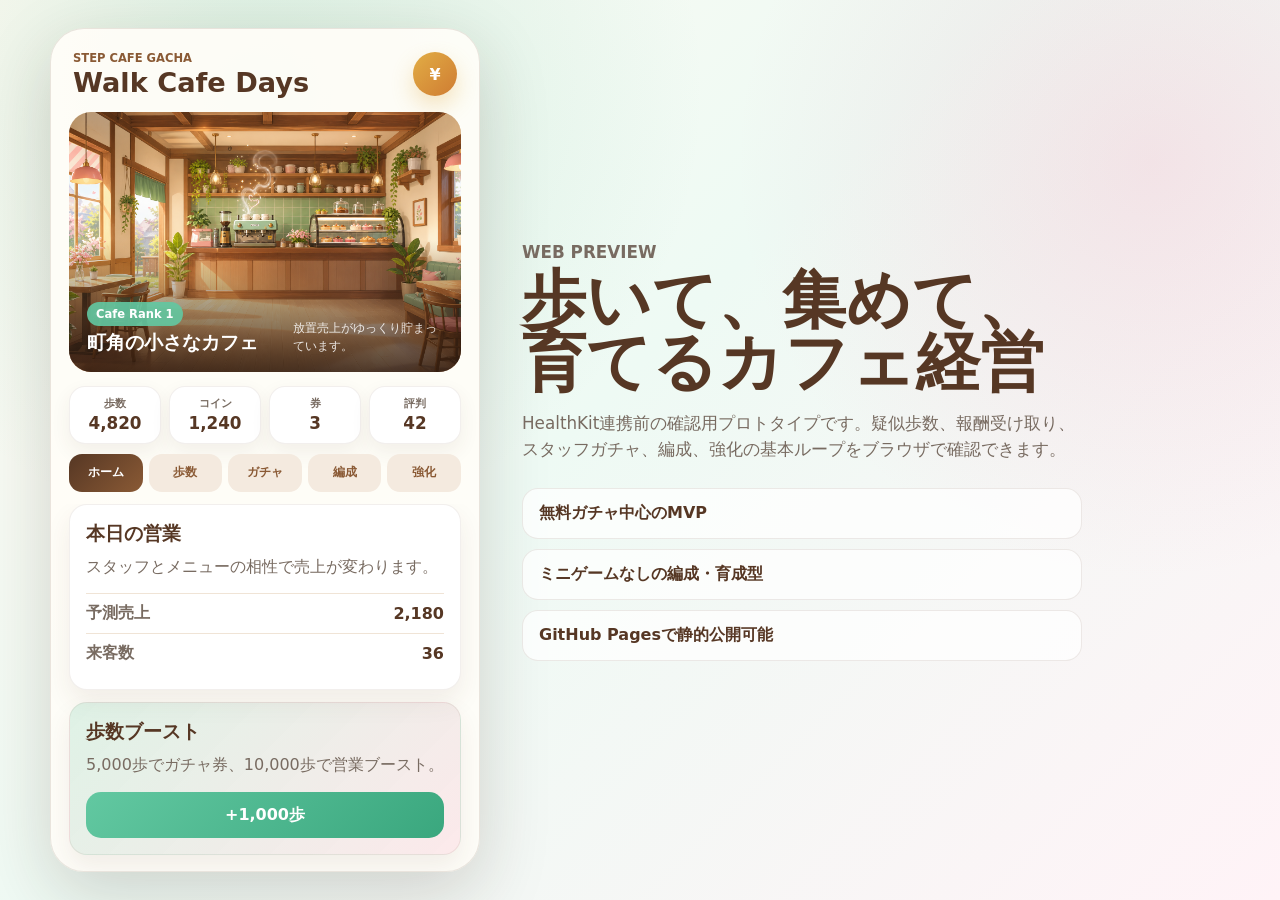
==== web/index.html @ 483c7ea0 "Add Walk Cafe Days web prototype" ====
﻿<!doctype html>
<html lang="ja">
<head>
  <meta charset="utf-8">
  <meta name="viewport" content="width=device-width, initial-scale=1">
  <title>Walk Cafe Days</title>
  <meta name="description" content="歩数連動 × 放置カフェ経営 × ガチャ収集育成ゲームのWebプロトタイプ">
  <link rel="stylesheet" href="styles.css">
</head>
<body>
  <main class="app-shell">
    <section class="phone" aria-label="Walk Cafe Days prototype">
      <header class="topbar">
        <div>
          <p class="eyebrow">Step Cafe Gacha</p>
          <h1>Walk Cafe Days</h1>
        </div>
        <button class="icon-button" id="collectIdle" type="button" aria-label="放置売上を回収">¥</button>
      </header>

      <section class="hero" aria-label="カフェ状況">
        <img src="assets/cafe-hero.png" alt="朝の光が入る小さな現代カフェの店内" class="hero-image">
        <div class="hero-overlay">
          <div>
            <span class="rank">Cafe Rank 1</span>
            <h2>町角の小さなカフェ</h2>
          </div>
          <p id="salesLog">放置売上がゆっくり貯まっています。</p>
        </div>
      </section>

      <section class="resources" aria-label="所持リソース">
        <article><span>歩数</span><strong id="stepCount">4,820</strong></article>
        <article><span>コイン</span><strong id="coins">1,240</strong></article>
        <article><span>券</span><strong id="tickets">3</strong></article>
        <article><span>評判</span><strong id="reputation">42</strong></article>
      </section>

      <nav class="tabs" aria-label="画面切り替え">
        <button class="tab active" data-screen="home" type="button">ホーム</button>
        <button class="tab" data-screen="steps" type="button">歩数</button>
        <button class="tab" data-screen="gacha" type="button">ガチャ</button>
        <button class="tab" data-screen="team" type="button">編成</button>
        <button class="tab" data-screen="upgrade" type="button">強化</button>
      </nav>

      <section class="screen active" id="home">
        <div class="panel-grid">
          <article class="panel">
            <h3>本日の営業</h3>
            <p>スタッフとメニューの相性で売上が変わります。</p>
            <div class="metric"><span>予測売上</span><strong id="forecastSales">2,180</strong></div>
            <div class="metric"><span>来客数</span><strong id="forecastGuests">36</strong></div>
          </article>
          <article class="panel accent">
            <h3>歩数ブースト</h3>
            <p>5,000歩でガチャ券、10,000歩で営業ブースト。</p>
            <button id="addSteps" type="button">+1,000歩</button>
          </article>
        </div>
      </section>

      <section class="screen" id="steps">
        <h3>今日の歩数報酬</h3>
        <div class="reward-list" id="rewardList"></div>
      </section>

      <section class="screen" id="gacha">
        <div class="gacha-stage">
          <div class="gacha-card" id="gachaCard">
            <span class="rarity">?</span>
            <strong>スタッフガチャ</strong>
            <p>チケット1枚で仲間を迎える</p>
          </div>
          <button id="drawGacha" type="button">1回引く</button>
        </div>
      </section>

      <section class="screen" id="team">
        <h3>営業編成</h3>
        <div class="loadout" id="loadout"></div>
      </section>

      <section class="screen" id="upgrade">
        <h3>強化</h3>
        <div class="upgrade-list" id="upgradeList"></div>
      </section>
    </section>

    <aside class="brief">
      <p class="eyebrow">Web Preview</p>
      <h2>歩いて、集めて、育てるカフェ経営</h2>
      <p>HealthKit連携前の確認用プロトタイプです。疑似歩数、報酬受け取り、スタッフガチャ、編成、強化の基本ループをブラウザで確認できます。</p>
      <ul>
        <li>無料ガチャ中心のMVP</li>
        <li>ミニゲームなしの編成・育成型</li>
        <li>GitHub Pagesで静的公開可能</li>
      </ul>
    </aside>
  </main>
  <script src="app.js"></script>
</body>
</html>
---- web/styles.css ----
﻿:root {
  --cream: #fff8ed;
  --paper: #fffdf8;
  --coffee: #563724;
  --brown: #8a5a35;
  --mint: #62c8a1;
  --pink: #f384a7;
  --gold: #e2ad45;
  --ink: #2c2520;
  --muted: #786b61;
  --shadow: 0 22px 70px rgba(58, 36, 21, 0.18);
}
* { box-sizing: border-box; }
body {
  margin: 0;
  min-height: 100vh;
  font-family: Inter, "Segoe UI", "Noto Sans JP", system-ui, sans-serif;
  color: var(--ink);
  background: radial-gradient(circle at 20% 10%, rgba(98, 200, 161, 0.22), transparent 28rem), radial-gradient(circle at 90% 18%, rgba(243, 132, 167, 0.18), transparent 26rem), linear-gradient(135deg, #fffaf2 0%, #eefaf4 46%, #fff3f7 100%);
}
button { font: inherit; border: 0; cursor: pointer; }
.app-shell {
  width: min(1180px, calc(100vw - 32px));
  min-height: 100vh;
  margin: 0 auto;
  display: grid;
  grid-template-columns: minmax(320px, 430px) minmax(280px, 1fr);
  gap: 42px;
  align-items: center;
  padding: 28px 0;
}
.phone {
  height: min(880px, calc(100vh - 56px));
  min-height: 700px;
  background: rgba(255, 253, 248, 0.92);
  border: 1px solid rgba(86, 55, 36, 0.12);
  border-radius: 34px;
  box-shadow: var(--shadow);
  overflow: hidden;
  display: flex;
  flex-direction: column;
}
.topbar { display: flex; justify-content: space-between; align-items: center; padding: 22px 22px 14px; }
.eyebrow { margin: 0 0 4px; font-size: 0.72rem; text-transform: uppercase; color: var(--brown); font-weight: 800; letter-spacing: 0; }
h1, h2, h3, p { margin-top: 0; }
h1 { margin-bottom: 0; font-size: 1.7rem; line-height: 1.05; color: var(--coffee); }
.icon-button { width: 44px; height: 44px; border-radius: 50%; color: white; background: linear-gradient(135deg, var(--gold), #cf7c32); font-weight: 900; box-shadow: 0 10px 22px rgba(226, 173, 69, 0.32); }
.hero { position: relative; margin: 0 18px; border-radius: 22px; overflow: hidden; min-height: 218px; background: #ecd8bf; }
.hero-image { width: 100%; height: 260px; object-fit: cover; display: block; }
.hero-overlay { position: absolute; inset: auto 0 0; padding: 62px 18px 16px; color: white; background: linear-gradient(transparent, rgba(44, 25, 13, 0.82)); display: flex; justify-content: space-between; gap: 14px; align-items: end; }
.hero-overlay h2 { margin: 4px 0 0; font-size: 1.18rem; }
.hero-overlay p { width: 42%; margin: 0; font-size: 0.78rem; line-height: 1.45; color: rgba(255,255,255,0.86); }
.rank { display: inline-flex; padding: 5px 9px; border-radius: 999px; background: rgba(98, 200, 161, 0.9); font-size: 0.72rem; font-weight: 800; }
.resources { display: grid; grid-template-columns: repeat(4, 1fr); gap: 8px; padding: 14px 18px 10px; }
.resources article { min-width: 0; background: white; border: 1px solid rgba(86, 55, 36, 0.08); border-radius: 16px; padding: 10px 8px; text-align: center; box-shadow: 0 8px 20px rgba(86, 55, 36, 0.07); }
.resources span { display: block; font-size: 0.68rem; color: var(--muted); font-weight: 700; }
.resources strong { display: block; margin-top: 2px; color: var(--coffee); font-size: clamp(0.88rem, 2.5vw, 1.05rem); }
.tabs { display: grid; grid-template-columns: repeat(5, 1fr); gap: 6px; padding: 0 18px 12px; }
.tab { min-height: 38px; border-radius: 13px; background: #f4eadf; color: var(--brown); font-size: 0.78rem; font-weight: 800; }
.tab.active { color: white; background: linear-gradient(135deg, var(--coffee), var(--brown)); }
.screen { display: none; flex: 1; min-height: 0; overflow: auto; padding: 0 18px 20px; }
.screen.active { display: block; }
.panel-grid, .reward-list, .loadout, .upgrade-list { display: grid; gap: 12px; }
.panel, .reward, .member, .upgrade-item { background: white; border: 1px solid rgba(86, 55, 36, 0.08); border-radius: 18px; padding: 16px; box-shadow: 0 12px 26px rgba(86, 55, 36, 0.08); }
.panel h3, .screen h3 { color: var(--coffee); margin-bottom: 8px; }
.panel p, .brief p, .reward p, .member p, .upgrade-item p { color: var(--muted); line-height: 1.55; }
.panel p { margin-bottom: 14px; }
.panel.accent { background: linear-gradient(135deg, rgba(98, 200, 161, 0.2), rgba(243, 132, 167, 0.16)); }
.panel button, .gacha-stage button, .upgrade-item button { width: 100%; min-height: 46px; border-radius: 15px; color: white; background: linear-gradient(135deg, var(--mint), #3aa77e); font-weight: 900; }
.metric, .reward-head, .member-head, .upgrade-head { display: flex; align-items: center; justify-content: space-between; gap: 12px; }
.metric { padding: 9px 0; border-top: 1px solid #f0e4d6; }
.metric span { color: var(--muted); font-weight: 700; }
.metric strong { color: var(--coffee); }
.reward.claimed { background: #f6fff9; border-color: rgba(98, 200, 161, 0.32); }
.reward.locked { opacity: 0.68; }
.badge, .rarity { display: inline-flex; align-items: center; justify-content: center; min-width: 42px; height: 28px; padding: 0 10px; border-radius: 999px; background: var(--gold); color: white; font-weight: 900; font-size: 0.78rem; }
.gacha-stage { min-height: 330px; display: grid; place-items: center; gap: 16px; }
.gacha-card { width: min(280px, 100%); min-height: 250px; border-radius: 24px; padding: 24px; display: flex; flex-direction: column; justify-content: end; background: linear-gradient(160deg, rgba(255,255,255,0.92), rgba(255,245,227,0.8)), radial-gradient(circle at 50% 25%, rgba(226, 173, 69, 0.42), transparent 44%); border: 1px solid rgba(226, 173, 69, 0.48); box-shadow: 0 22px 50px rgba(138, 90, 53, 0.18); text-align: center; }
.gacha-card strong { margin-top: 42px; font-size: 1.3rem; color: var(--coffee); }
.gacha-card p { margin-bottom: 0; color: var(--muted); }
.member-head strong, .upgrade-head strong { color: var(--coffee); }
.member p, .upgrade-item p { margin-bottom: 0; }
.brief { max-width: 560px; }
.brief h2 { margin-bottom: 16px; color: var(--coffee); font-size: clamp(2.2rem, 5vw, 4.4rem); line-height: 0.98; }
.brief p { font-size: 1.05rem; max-width: 46rem; }
.brief ul { display: grid; gap: 10px; padding: 0; margin: 26px 0 0; list-style: none; }
.brief li { padding: 14px 16px; background: rgba(255, 255, 255, 0.72); border: 1px solid rgba(86, 55, 36, 0.1); border-radius: 16px; color: var(--coffee); font-weight: 800; }
@media (max-width: 860px) {
  .app-shell { grid-template-columns: 1fr; width: min(100vw - 20px, 460px); gap: 22px; padding: 10px 0 28px; }
  .phone { min-height: 720px; height: auto; border-radius: 28px; }
  .brief { order: -1; }
  .brief h2 { font-size: 2.35rem; }
  .brief p { font-size: 0.98rem; }
}
@media (max-width: 390px) {
  .resources { gap: 6px; padding-inline: 12px; }
  .resources article { padding-inline: 4px; }
  .tabs { padding-inline: 12px; gap: 4px; }
  .tab { font-size: 0.68rem; }
  .hero { margin-inline: 12px; }
  .screen { padding-inline: 12px; }
  .hero-overlay { align-items: start; flex-direction: column; }
  .hero-overlay p { width: 100%; }
}
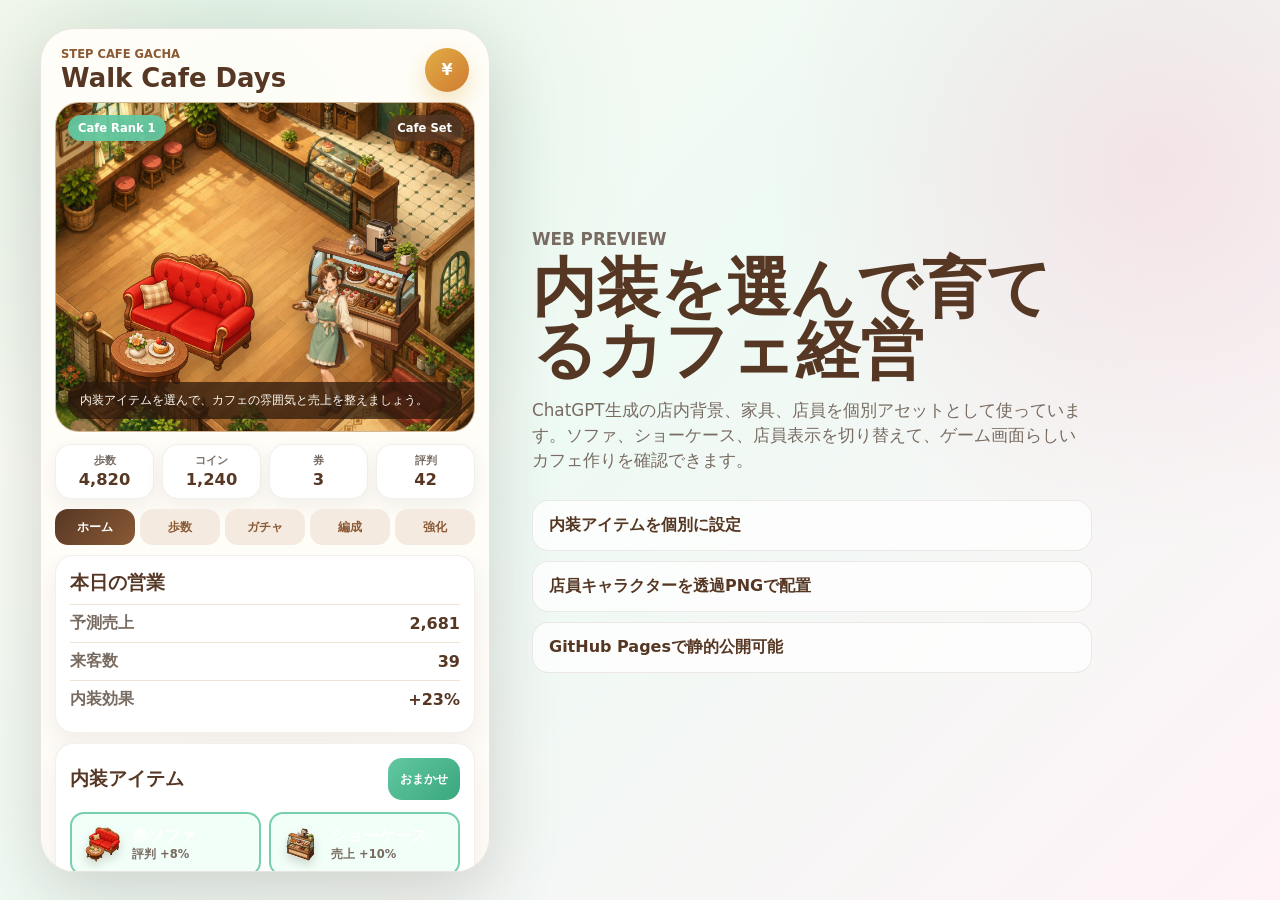
==== commit 65019978: "Add cafe decor and staff visuals" ====
--- a/web/index.html
+++ b/web/index.html
@@ -18,15 +18,16 @@
         <button class="icon-button" id="collectIdle" type="button" aria-label="放置売上を回収">¥</button>
       </header>
 
-      <section class="hero" aria-label="カフェ状況">
-        <img src="assets/cafe-hero.png" alt="朝の光が入る小さな現代カフェの店内" class="hero-image">
-        <div class="hero-overlay">
-          <div>
-            <span class="rank">Cafe Rank 1</span>
-            <h2>町角の小さなカフェ</h2>
-          </div>
-          <p id="salesLog">放置売上がゆっくり貯まっています。</p>
+      <section class="cafe-stage" aria-label="カフェ内装ステージ">
+        <img src="assets/cafe-room-isometric.png" alt="箱庭風のカフェ店内" class="room-image">
+        <img src="assets/decor/red-sofa.png" alt="赤いソファ席" class="decor-img sofa active" id="decorSofa">
+        <img src="assets/decor/pastry-counter.png" alt="ケーキショーケース" class="decor-img counter active" id="decorCounter">
+        <img src="assets/staff/barista-mina.png" alt="カフェ店員ミナ" class="staff-img active" id="staffMina">
+        <div class="stage-hud">
+          <span class="rank">Cafe Rank 1</span>
+          <span id="layoutName">Cozy Layout</span>
         </div>
+        <p id="salesLog" class="stage-log">内装アイテムを選んで、カフェの雰囲気と売上を整えましょう。</p>
       </section>
 
       <section class="resources" aria-label="所持リソース">
@@ -46,11 +47,29 @@
 
       <section class="screen active" id="home">
         <div class="panel-grid">
-          <article class="panel">
+          <article class="panel compact-panel">
             <h3>本日の営業</h3>
-            <p>スタッフとメニューの相性で売上が変わります。</p>
             <div class="metric"><span>予測売上</span><strong id="forecastSales">2,180</strong></div>
             <div class="metric"><span>来客数</span><strong id="forecastGuests">36</strong></div>
+            <div class="metric"><span>内装効果</span><strong id="decorBonus">+18%</strong></div>
+          </article>
+          <article class="panel decor-panel">
+            <div class="panel-title-row">
+              <h3>内装アイテム</h3>
+              <button id="presetButton" class="mini-command" type="button">おまかせ</button>
+            </div>
+            <div class="decor-controls" id="decorControls"></div>
+          </article>
+          <article class="panel staff-panel">
+            <h3>店員</h3>
+            <div class="staff-card">
+              <img src="assets/staff/barista-mina.png" alt="ミナ" class="staff-portrait">
+              <div>
+                <strong>ミナ</strong>
+                <p>接客 + 評判アップ。ホーム画面に配置できます。</p>
+              </div>
+              <button id="toggleStaff" type="button">表示</button>
+            </div>
           </article>
           <article class="panel accent">
             <h3>歩数ブースト</h3>
@@ -89,11 +108,11 @@
 
     <aside class="brief">
       <p class="eyebrow">Web Preview</p>
-      <h2>歩いて、集めて、育てるカフェ経営</h2>
-      <p>HealthKit連携前の確認用プロトタイプです。疑似歩数、報酬受け取り、スタッフガチャ、編成、強化の基本ループをブラウザで確認できます。</p>
+      <h2>内装を選んで育てるカフェ経営</h2>
+      <p>ChatGPT生成の店内背景、家具、店員を個別アセットとして使っています。ソファ、ショーケース、店員表示を切り替えて、ゲーム画面らしいカフェ作りを確認できます。</p>
       <ul>
-        <li>無料ガチャ中心のMVP</li>
-        <li>ミニゲームなしの編成・育成型</li>
+        <li>内装アイテムを個別に設定</li>
+        <li>店員キャラクターを透過PNGで配置</li>
         <li>GitHub Pagesで静的公開可能</li>
       </ul>
     </aside>
@@ -101,5 +120,3 @@
   <script src="app.js"></script>
 </body>
 </html>
-
-
--- a/web/styles.css
+++ b/web/styles.css
@@ -16,23 +16,23 @@
   min-height: 100vh;
   font-family: Inter, "Segoe UI", "Noto Sans JP", system-ui, sans-serif;
   color: var(--ink);
-  background: radial-gradient(circle at 20% 10%, rgba(98, 200, 161, 0.22), transparent 28rem), radial-gradient(circle at 90% 18%, rgba(243, 132, 167, 0.18), transparent 26rem), linear-gradient(135deg, #fffaf2 0%, #eefaf4 46%, #fff3f7 100%);
+  background: radial-gradient(circle at 18% 12%, rgba(98, 200, 161, 0.22), transparent 26rem), radial-gradient(circle at 90% 18%, rgba(243, 132, 167, 0.18), transparent 24rem), linear-gradient(135deg, #fffaf2 0%, #eefaf4 46%, #fff3f7 100%);
 }
 button { font: inherit; border: 0; cursor: pointer; }
 .app-shell {
-  width: min(1180px, calc(100vw - 32px));
+  width: min(1200px, calc(100vw - 32px));
   min-height: 100vh;
   margin: 0 auto;
   display: grid;
-  grid-template-columns: minmax(320px, 430px) minmax(280px, 1fr);
+  grid-template-columns: minmax(320px, 450px) minmax(280px, 1fr);
   gap: 42px;
   align-items: center;
   padding: 28px 0;
 }
 .phone {
-  height: min(880px, calc(100vh - 56px));
-  min-height: 700px;
-  background: rgba(255, 253, 248, 0.92);
+  height: min(900px, calc(100vh - 56px));
+  min-height: 740px;
+  background: rgba(255, 253, 248, 0.94);
   border: 1px solid rgba(86, 55, 36, 0.12);
   border-radius: 34px;
   box-shadow: var(--shadow);
@@ -40,37 +40,110 @@
   display: flex;
   flex-direction: column;
 }
-.topbar { display: flex; justify-content: space-between; align-items: center; padding: 22px 22px 14px; }
+.topbar { display: flex; justify-content: space-between; align-items: center; padding: 18px 20px 10px; }
 .eyebrow { margin: 0 0 4px; font-size: 0.72rem; text-transform: uppercase; color: var(--brown); font-weight: 800; letter-spacing: 0; }
 h1, h2, h3, p { margin-top: 0; }
-h1 { margin-bottom: 0; font-size: 1.7rem; line-height: 1.05; color: var(--coffee); }
+h1 { margin-bottom: 0; font-size: 1.62rem; line-height: 1.05; color: var(--coffee); }
 .icon-button { width: 44px; height: 44px; border-radius: 50%; color: white; background: linear-gradient(135deg, var(--gold), #cf7c32); font-weight: 900; box-shadow: 0 10px 22px rgba(226, 173, 69, 0.32); }
-.hero { position: relative; margin: 0 18px; border-radius: 22px; overflow: hidden; min-height: 218px; background: #ecd8bf; }
-.hero-image { width: 100%; height: 260px; object-fit: cover; display: block; }
-.hero-overlay { position: absolute; inset: auto 0 0; padding: 62px 18px 16px; color: white; background: linear-gradient(transparent, rgba(44, 25, 13, 0.82)); display: flex; justify-content: space-between; gap: 14px; align-items: end; }
-.hero-overlay h2 { margin: 4px 0 0; font-size: 1.18rem; }
-.hero-overlay p { width: 42%; margin: 0; font-size: 0.78rem; line-height: 1.45; color: rgba(255,255,255,0.86); }
-.rank { display: inline-flex; padding: 5px 9px; border-radius: 999px; background: rgba(98, 200, 161, 0.9); font-size: 0.72rem; font-weight: 800; }
-.resources { display: grid; grid-template-columns: repeat(4, 1fr); gap: 8px; padding: 14px 18px 10px; }
-.resources article { min-width: 0; background: white; border: 1px solid rgba(86, 55, 36, 0.08); border-radius: 16px; padding: 10px 8px; text-align: center; box-shadow: 0 8px 20px rgba(86, 55, 36, 0.07); }
-.resources span { display: block; font-size: 0.68rem; color: var(--muted); font-weight: 700; }
-.resources strong { display: block; margin-top: 2px; color: var(--coffee); font-size: clamp(0.88rem, 2.5vw, 1.05rem); }
-.tabs { display: grid; grid-template-columns: repeat(5, 1fr); gap: 6px; padding: 0 18px 12px; }
-.tab { min-height: 38px; border-radius: 13px; background: #f4eadf; color: var(--brown); font-size: 0.78rem; font-weight: 800; }
+.cafe-stage {
+  position: relative;
+  margin: 0 14px;
+  height: 330px;
+  border-radius: 24px;
+  overflow: hidden;
+  background: #e6cba7;
+  border: 1px solid rgba(86, 55, 36, 0.14);
+  box-shadow: inset 0 -40px 80px rgba(63, 38, 19, 0.12);
+}
+.room-image { width: 100%; height: 100%; object-fit: cover; display: block; }
+.decor-img, .staff-img {
+  position: absolute;
+  object-fit: contain;
+  opacity: 0;
+  transform: translateY(8px) scale(0.98);
+  transition: opacity 160ms ease, transform 160ms ease, filter 160ms ease;
+  filter: drop-shadow(0 12px 10px rgba(43, 24, 11, 0.26));
+  pointer-events: none;
+}
+.decor-img.active, .staff-img.active { opacity: 1; transform: translateY(0) scale(1); }
+.decor-img.sofa { width: 45%; left: 7%; bottom: 4%; }
+.decor-img.sofa.alt { left: 48%; bottom: 3%; width: 42%; }
+.decor-img.counter { width: 44%; right: 4%; top: 31%; }
+.decor-img.counter.alt { right: 43%; top: 34%; width: 42%; }
+.staff-img { width: 27%; right: 21%; bottom: 2%; }
+.staff-img.alt { right: 6%; bottom: 10%; width: 24%; }
+.stage-hud {
+  position: absolute;
+  left: 12px;
+  right: 12px;
+  top: 12px;
+  display: flex;
+  justify-content: space-between;
+  align-items: center;
+  gap: 10px;
+}
+.rank, #layoutName { display: inline-flex; padding: 6px 10px; border-radius: 999px; color: white; font-size: 0.72rem; font-weight: 900; box-shadow: 0 6px 14px rgba(55, 35, 20, 0.2); }
+.rank { background: rgba(98, 200, 161, 0.94); }
+#layoutName { background: rgba(86, 55, 36, 0.82); }
+.stage-log {
+  position: absolute;
+  left: 12px;
+  right: 12px;
+  bottom: 12px;
+  margin: 0;
+  padding: 10px 12px;
+  border-radius: 16px;
+  color: #fffaf2;
+  background: rgba(44, 25, 13, 0.74);
+  font-size: 0.78rem;
+  line-height: 1.35;
+}
+.resources { display: grid; grid-template-columns: repeat(4, 1fr); gap: 8px; padding: 12px 14px 10px; }
+.resources article { min-width: 0; background: white; border: 1px solid rgba(86, 55, 36, 0.08); border-radius: 16px; padding: 9px 6px; text-align: center; box-shadow: 0 8px 20px rgba(86, 55, 36, 0.07); }
+.resources span { display: block; font-size: 0.66rem; color: var(--muted); font-weight: 700; }
+.resources strong { display: block; margin-top: 2px; color: var(--coffee); font-size: clamp(0.86rem, 2.5vw, 1.02rem); }
+.tabs { display: grid; grid-template-columns: repeat(5, 1fr); gap: 5px; padding: 0 14px 10px; }
+.tab { min-height: 36px; border-radius: 13px; background: #f4eadf; color: var(--brown); font-size: 0.76rem; font-weight: 800; }
 .tab.active { color: white; background: linear-gradient(135deg, var(--coffee), var(--brown)); }
-.screen { display: none; flex: 1; min-height: 0; overflow: auto; padding: 0 18px 20px; }
+.screen { display: none; flex: 1; min-height: 0; overflow: auto; padding: 0 14px 18px; }
 .screen.active { display: block; }
-.panel-grid, .reward-list, .loadout, .upgrade-list { display: grid; gap: 12px; }
-.panel, .reward, .member, .upgrade-item { background: white; border: 1px solid rgba(86, 55, 36, 0.08); border-radius: 18px; padding: 16px; box-shadow: 0 12px 26px rgba(86, 55, 36, 0.08); }
+.panel-grid, .reward-list, .loadout, .upgrade-list { display: grid; gap: 10px; }
+.panel, .reward, .member, .upgrade-item { background: white; border: 1px solid rgba(86, 55, 36, 0.08); border-radius: 18px; padding: 14px; box-shadow: 0 12px 26px rgba(86, 55, 36, 0.08); }
 .panel h3, .screen h3 { color: var(--coffee); margin-bottom: 8px; }
-.panel p, .brief p, .reward p, .member p, .upgrade-item p { color: var(--muted); line-height: 1.55; }
-.panel p { margin-bottom: 14px; }
+.panel p, .brief p, .reward p, .member p, .upgrade-item p { color: var(--muted); line-height: 1.5; }
+.panel p { margin-bottom: 12px; }
+.compact-panel { display: grid; gap: 0; }
 .panel.accent { background: linear-gradient(135deg, rgba(98, 200, 161, 0.2), rgba(243, 132, 167, 0.16)); }
-.panel button, .gacha-stage button, .upgrade-item button { width: 100%; min-height: 46px; border-radius: 15px; color: white; background: linear-gradient(135deg, var(--mint), #3aa77e); font-weight: 900; }
-.metric, .reward-head, .member-head, .upgrade-head { display: flex; align-items: center; justify-content: space-between; gap: 12px; }
-.metric { padding: 9px 0; border-top: 1px solid #f0e4d6; }
+.panel button, .gacha-stage button, .upgrade-item button, .staff-card button, .mini-command { min-height: 42px; border-radius: 14px; color: white; background: linear-gradient(135deg, var(--mint), #3aa77e); font-weight: 900; }
+.metric, .reward-head, .member-head, .upgrade-head, .panel-title-row { display: flex; align-items: center; justify-content: space-between; gap: 12px; }
+.metric { padding: 8px 0; border-top: 1px solid #f0e4d6; }
 .metric span { color: var(--muted); font-weight: 700; }
 .metric strong { color: var(--coffee); }
+.decor-panel { padding-bottom: 10px; }
+.panel-title-row h3 { margin-bottom: 0; }
+.mini-command { min-height: 34px; padding: 0 12px; background: linear-gradient(135deg, var(--pink), #d76483); font-size: 0.76rem; }
+.decor-controls { display: grid; grid-template-columns: repeat(2, 1fr); gap: 8px; margin-top: 12px; }
+.decor-control {
+  display: grid;
+  grid-template-columns: 44px 1fr;
+  align-items: center;
+  gap: 8px;
+  padding: 8px;
+  min-height: 60px;
+  border-radius: 14px;
+  border: 2px solid transparent;
+  background: #fff8ef;
+  color: var(--coffee);
+  text-align: left;
+  font-weight: 900;
+}
+.decor-control img { width: 44px; height: 44px; object-fit: contain; filter: drop-shadow(0 5px 5px rgba(60, 38, 22, 0.18)); }
+.decor-control span { display: block; font-size: 0.72rem; color: var(--muted); font-weight: 800; }
+.decor-control.active { border-color: rgba(98, 200, 161, 0.86); background: #f1fff8; }
+.staff-card { display: grid; grid-template-columns: 58px 1fr 72px; gap: 10px; align-items: center; }
+.staff-portrait { width: 58px; height: 58px; object-fit: contain; border-radius: 16px; background: #fff4e8; }
+.staff-card strong { color: var(--coffee); }
+.staff-card p { margin: 3px 0 0; font-size: 0.76rem; }
 .reward.claimed { background: #f6fff9; border-color: rgba(98, 200, 161, 0.32); }
 .reward.locked { opacity: 0.68; }
 .badge, .rarity { display: inline-flex; align-items: center; justify-content: center; min-width: 42px; height: 28px; padding: 0 10px; border-radius: 999px; background: var(--gold); color: white; font-weight: 900; font-size: 0.78rem; }
@@ -81,24 +154,26 @@
 .member-head strong, .upgrade-head strong { color: var(--coffee); }
 .member p, .upgrade-item p { margin-bottom: 0; }
 .brief { max-width: 560px; }
-.brief h2 { margin-bottom: 16px; color: var(--coffee); font-size: clamp(2.2rem, 5vw, 4.4rem); line-height: 0.98; }
+.brief h2 { margin-bottom: 16px; color: var(--coffee); font-size: clamp(2.2rem, 5vw, 4.25rem); line-height: 0.98; }
 .brief p { font-size: 1.05rem; max-width: 46rem; }
 .brief ul { display: grid; gap: 10px; padding: 0; margin: 26px 0 0; list-style: none; }
 .brief li { padding: 14px 16px; background: rgba(255, 255, 255, 0.72); border: 1px solid rgba(86, 55, 36, 0.1); border-radius: 16px; color: var(--coffee); font-weight: 800; }
 @media (max-width: 860px) {
   .app-shell { grid-template-columns: 1fr; width: min(100vw - 20px, 460px); gap: 22px; padding: 10px 0 28px; }
-  .phone { min-height: 720px; height: auto; border-radius: 28px; }
+  .phone { min-height: 760px; height: auto; border-radius: 28px; }
   .brief { order: -1; }
   .brief h2 { font-size: 2.35rem; }
   .brief p { font-size: 0.98rem; }
 }
 @media (max-width: 390px) {
-  .resources { gap: 6px; padding-inline: 12px; }
+  .cafe-stage { height: 300px; margin-inline: 10px; }
+  .resources { gap: 6px; padding-inline: 10px; }
   .resources article { padding-inline: 4px; }
-  .tabs { padding-inline: 12px; gap: 4px; }
+  .tabs { padding-inline: 10px; gap: 4px; }
   .tab { font-size: 0.68rem; }
-  .hero { margin-inline: 12px; }
-  .screen { padding-inline: 12px; }
-  .hero-overlay { align-items: start; flex-direction: column; }
-  .hero-overlay p { width: 100%; }
+  .screen { padding-inline: 10px; }
+  .decor-controls { grid-template-columns: 1fr; }
+  .staff-card { grid-template-columns: 50px 1fr; }
+  .staff-card button { grid-column: 1 / -1; }
+  .stage-log { font-size: 0.72rem; }
 }
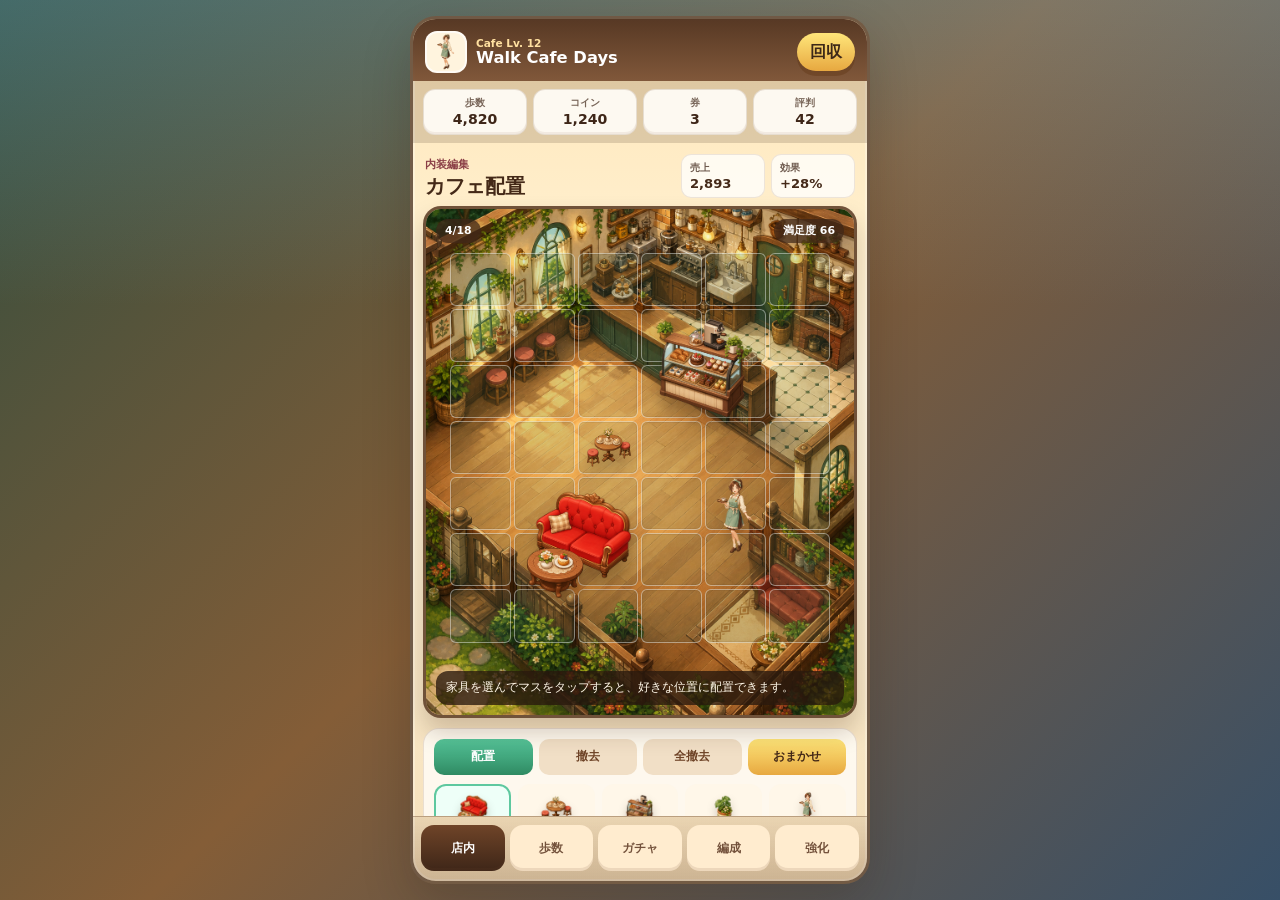
==== commit 80f9e814: "Add grid cafe layout editor" ====
--- a/web/index.html
+++ b/web/index.html
@@ -1,93 +1,83 @@
-﻿<!doctype html>
+<!doctype html>
 <html lang="ja">
 <head>
   <meta charset="utf-8">
   <meta name="viewport" content="width=device-width, initial-scale=1">
   <title>Walk Cafe Days</title>
-  <meta name="description" content="歩数連動 × 放置カフェ経営 × ガチャ収集育成ゲームのWebプロトタイプ">
+  <meta name="description" content="歩数連動 × カフェ経営 × ガチャ収集育成ゲームのWebプロトタイプ">
   <link rel="stylesheet" href="styles.css">
 </head>
 <body>
-  <main class="app-shell">
-    <section class="phone" aria-label="Walk Cafe Days prototype">
-      <header class="topbar">
-        <div>
-          <p class="eyebrow">Step Cafe Gacha</p>
-          <h1>Walk Cafe Days</h1>
+  <main class="game-shell" aria-label="Walk Cafe Days game screen">
+    <section class="game-device">
+      <header class="game-hud" aria-label="ゲームHUD">
+        <div class="profile-chip">
+          <img src="assets/staff/barista-mina.png" alt="店員ミナ" class="profile-avatar">
+          <div>
+            <span class="rank-tag">Cafe Lv. 12</span>
+            <strong>Walk Cafe Days</strong>
+          </div>
         </div>
-        <button class="icon-button" id="collectIdle" type="button" aria-label="放置売上を回収">¥</button>
+        <button class="hud-command" id="collectIdle" type="button" aria-label="放置売上を回収">回収</button>
       </header>
 
-      <section class="cafe-stage" aria-label="カフェ内装ステージ">
-        <img src="assets/cafe-room-isometric.png" alt="箱庭風のカフェ店内" class="room-image">
-        <img src="assets/decor/red-sofa.png" alt="赤いソファ席" class="decor-img sofa active" id="decorSofa">
-        <img src="assets/decor/pastry-counter.png" alt="ケーキショーケース" class="decor-img counter active" id="decorCounter">
-        <img src="assets/staff/barista-mina.png" alt="カフェ店員ミナ" class="staff-img active" id="staffMina">
-        <div class="stage-hud">
-          <span class="rank">Cafe Rank 1</span>
-          <span id="layoutName">Cozy Layout</span>
-        </div>
-        <p id="salesLog" class="stage-log">内装アイテムを選んで、カフェの雰囲気と売上を整えましょう。</p>
-      </section>
-
-      <section class="resources" aria-label="所持リソース">
+      <section class="resource-bar" aria-label="所持リソース">
         <article><span>歩数</span><strong id="stepCount">4,820</strong></article>
         <article><span>コイン</span><strong id="coins">1,240</strong></article>
         <article><span>券</span><strong id="tickets">3</strong></article>
         <article><span>評判</span><strong id="reputation">42</strong></article>
       </section>
 
-      <nav class="tabs" aria-label="画面切り替え">
-        <button class="tab active" data-screen="home" type="button">ホーム</button>
-        <button class="tab" data-screen="steps" type="button">歩数</button>
-        <button class="tab" data-screen="gacha" type="button">ガチャ</button>
-        <button class="tab" data-screen="team" type="button">編成</button>
-        <button class="tab" data-screen="upgrade" type="button">強化</button>
-      </nav>
+      <section class="play-screen" id="homeScreen" aria-label="カフェ内装編集">
+        <div class="board-topline">
+          <div>
+            <span class="mode-label">内装編集</span>
+            <h1>カフェ配置</h1>
+          </div>
+          <div class="board-stats" aria-label="営業予測">
+            <span>売上 <strong id="forecastSales">2,180</strong></span>
+            <span>効果 <strong id="decorBonus">+18%</strong></span>
+          </div>
+        </div>
 
-      <section class="screen active" id="home">
-        <div class="panel-grid">
-          <article class="panel compact-panel">
-            <h3>本日の営業</h3>
-            <div class="metric"><span>予測売上</span><strong id="forecastSales">2,180</strong></div>
-            <div class="metric"><span>来客数</span><strong id="forecastGuests">36</strong></div>
-            <div class="metric"><span>内装効果</span><strong id="decorBonus">+18%</strong></div>
-          </article>
-          <article class="panel decor-panel">
-            <div class="panel-title-row">
-              <h3>内装アイテム</h3>
-              <button id="presetButton" class="mini-command" type="button">おまかせ</button>
+        <div class="cafe-board-wrap">
+          <div class="cafe-board" id="cafeBoard" aria-label="家具配置グリッド">
+            <img src="assets/cafe-room-isometric.png" alt="箱庭風のカフェ店内" class="board-room">
+            <div class="board-vignette"></div>
+            <div class="grid-layer" id="gridLayer"></div>
+            <div class="placed-layer" id="placedLayer"></div>
+            <div class="board-badges">
+              <span id="placementCount">0/18</span>
+              <span id="layoutScore">満足度 0</span>
             </div>
-            <div class="decor-controls" id="decorControls"></div>
-          </article>
-          <article class="panel staff-panel">
-            <h3>店員</h3>
-            <div class="staff-card">
-              <img src="assets/staff/barista-mina.png" alt="ミナ" class="staff-portrait">
-              <div>
-                <strong>ミナ</strong>
-                <p>接客 + 評判アップ。ホーム画面に配置できます。</p>
-              </div>
-              <button id="toggleStaff" type="button">表示</button>
-            </div>
-          </article>
-          <article class="panel accent">
-            <h3>歩数ブースト</h3>
-            <p>5,000歩でガチャ券、10,000歩で営業ブースト。</p>
-            <button id="addSteps" type="button">+1,000歩</button>
-          </article>
+            <p class="stage-log" id="salesLog">家具を選んでマスをタップすると、好きな位置に配置できます。</p>
+          </div>
         </div>
+
+        <section class="tool-panel" aria-label="内装ツール">
+          <div class="tool-row">
+            <button class="edit-tool active" id="placeMode" type="button">配置</button>
+            <button class="edit-tool" id="removeMode" type="button">撤去</button>
+            <button class="edit-tool" id="clearLayout" type="button">全撤去</button>
+            <button class="edit-tool primary" id="presetButton" type="button">おまかせ</button>
+          </div>
+          <div class="palette" id="decorPalette" aria-label="家具パレット"></div>
+        </section>
       </section>
 
-      <section class="screen" id="steps">
-        <h3>今日の歩数報酬</h3>
+      <section class="screen" id="stepsScreen" aria-label="歩数報酬">
+        <div class="screen-title-row">
+          <h2>今日の歩数報酬</h2>
+          <button id="addSteps" type="button">+1,000歩</button>
+        </div>
         <div class="reward-list" id="rewardList"></div>
       </section>
 
-      <section class="screen" id="gacha">
+      <section class="screen" id="gachaScreen" aria-label="ガチャ">
         <div class="gacha-stage">
           <div class="gacha-card" id="gachaCard">
             <span class="rarity">?</span>
+            <img src="assets/staff/barista-mina.png" alt="ガチャ排出キャラクター" class="gacha-portrait">
             <strong>スタッフガチャ</strong>
             <p>チケット1枚で仲間を迎える</p>
           </div>
@@ -95,28 +85,25 @@
         </div>
       </section>
 
-      <section class="screen" id="team">
-        <h3>営業編成</h3>
+      <section class="screen" id="teamScreen" aria-label="スタッフ編成">
+        <h2>スタッフ編成</h2>
         <div class="loadout" id="loadout"></div>
       </section>
 
-      <section class="screen" id="upgrade">
-        <h3>強化</h3>
+      <section class="screen" id="upgradeScreen" aria-label="強化">
+        <h2>設備強化</h2>
         <div class="upgrade-list" id="upgradeList"></div>
       </section>
+
+      <nav class="bottom-nav" aria-label="画面切り替え">
+        <button class="nav-item active" data-screen="home" type="button"><span>店内</span></button>
+        <button class="nav-item" data-screen="steps" type="button"><span>歩数</span></button>
+        <button class="nav-item" data-screen="gacha" type="button"><span>ガチャ</span></button>
+        <button class="nav-item" data-screen="team" type="button"><span>編成</span></button>
+        <button class="nav-item" data-screen="upgrade" type="button"><span>強化</span></button>
+      </nav>
     </section>
-
-    <aside class="brief">
-      <p class="eyebrow">Web Preview</p>
-      <h2>内装を選んで育てるカフェ経営</h2>
-      <p>ChatGPT生成の店内背景、家具、店員を個別アセットとして使っています。ソファ、ショーケース、店員表示を切り替えて、ゲーム画面らしいカフェ作りを確認できます。</p>
-      <ul>
-        <li>内装アイテムを個別に設定</li>
-        <li>店員キャラクターを透過PNGで配置</li>
-        <li>GitHub Pagesで静的公開可能</li>
-      </ul>
-    </aside>
   </main>
   <script src="app.js"></script>
 </body>
-</html>
+</html>
--- a/web/styles.css
+++ b/web/styles.css
@@ -1,179 +1,373 @@
-﻿:root {
-  --cream: #fff8ed;
+:root {
+  --ink: #251f1a;
+  --cream: #fff7e8;
   --paper: #fffdf8;
-  --coffee: #563724;
-  --brown: #8a5a35;
-  --mint: #62c8a1;
-  --pink: #f384a7;
-  --gold: #e2ad45;
-  --ink: #2c2520;
-  --muted: #786b61;
-  --shadow: 0 22px 70px rgba(58, 36, 21, 0.18);
+  --wood: #6f4428;
+  --wood-dark: #3e2618;
+  --mint: #55c59a;
+  --leaf: #2f8a62;
+  --rose: #ef7e97;
+  --gold: #e6b14a;
+  --sky: #78b8d8;
+  --line: rgba(79, 48, 29, 0.16);
+  --shadow: 0 18px 48px rgba(35, 22, 12, 0.22);
 }
 * { box-sizing: border-box; }
+html, body { min-height: 100%; }
 body {
   margin: 0;
-  min-height: 100vh;
   font-family: Inter, "Segoe UI", "Noto Sans JP", system-ui, sans-serif;
   color: var(--ink);
-  background: radial-gradient(circle at 18% 12%, rgba(98, 200, 161, 0.22), transparent 26rem), radial-gradient(circle at 90% 18%, rgba(243, 132, 167, 0.18), transparent 24rem), linear-gradient(135deg, #fffaf2 0%, #eefaf4 46%, #fff3f7 100%);
+  background:
+    linear-gradient(180deg, rgba(120, 184, 216, 0.28), transparent 34%),
+    linear-gradient(135deg, #314d3e 0%, #845d37 48%, #374f67 100%);
+  overflow-x: hidden;
 }
 button { font: inherit; border: 0; cursor: pointer; }
-.app-shell {
-  width: min(1200px, calc(100vw - 32px));
+.game-shell {
   min-height: 100vh;
-  margin: 0 auto;
-  display: grid;
-  grid-template-columns: minmax(320px, 450px) minmax(280px, 1fr);
-  gap: 42px;
-  align-items: center;
-  padding: 28px 0;
-}
-.phone {
-  height: min(900px, calc(100vh - 56px));
-  min-height: 740px;
-  background: rgba(255, 253, 248, 0.94);
-  border: 1px solid rgba(86, 55, 36, 0.12);
-  border-radius: 34px;
-  box-shadow: var(--shadow);
-  overflow: hidden;
+  width: 100%;
+  display: grid;
+  place-items: center;
+  padding: 16px;
+}
+.game-device {
+  width: min(100%, 460px);
+  height: min(920px, calc(100vh - 32px));
+  min-height: 720px;
   display: flex;
   flex-direction: column;
-}
-.topbar { display: flex; justify-content: space-between; align-items: center; padding: 18px 20px 10px; }
-.eyebrow { margin: 0 0 4px; font-size: 0.72rem; text-transform: uppercase; color: var(--brown); font-weight: 800; letter-spacing: 0; }
+  overflow: hidden;
+  background: linear-gradient(180deg, #ffe6b8 0%, #fff5dc 42%, #f5dfba 100%);
+  border: 3px solid rgba(62, 38, 24, 0.72);
+  border-radius: 26px;
+  box-shadow: var(--shadow), inset 0 0 0 2px rgba(255, 255, 255, 0.26);
+}
+.game-hud {
+  display: flex;
+  align-items: center;
+  justify-content: space-between;
+  gap: 12px;
+  padding: 12px 12px 8px;
+  background: linear-gradient(180deg, rgba(78, 47, 28, 0.95), rgba(111, 68, 40, 0.88));
+  color: white;
+}
+.profile-chip { display: flex; min-width: 0; align-items: center; gap: 9px; }
+.profile-avatar {
+  width: 42px;
+  height: 42px;
+  object-fit: contain;
+  border-radius: 12px;
+  background: #fff4de;
+  border: 2px solid rgba(255, 255, 255, 0.7);
+}
+.profile-chip strong { display: block; line-height: 1.1; font-size: 1.02rem; }
+.rank-tag { display: block; font-size: 0.66rem; font-weight: 900; color: #ffe0a0; }
+.hud-command {
+  min-width: 58px;
+  min-height: 38px;
+  padding: 0 12px;
+  border-radius: 999px;
+  color: #3c2818;
+  background: linear-gradient(180deg, #ffe67a, #e7a840);
+  font-weight: 900;
+  box-shadow: 0 5px 0 rgba(98, 56, 24, 0.45);
+}
+.resource-bar {
+  display: grid;
+  grid-template-columns: repeat(4, 1fr);
+  gap: 6px;
+  padding: 8px 10px;
+  background: rgba(62, 38, 24, 0.17);
+}
+.resource-bar article {
+  min-width: 0;
+  padding: 6px 4px 7px;
+  text-align: center;
+  border-radius: 12px;
+  background: rgba(255, 253, 248, 0.92);
+  border: 1px solid rgba(111, 68, 40, 0.16);
+  box-shadow: inset 0 -2px 0 rgba(111, 68, 40, 0.08);
+}
+.resource-bar span { display: block; font-size: 0.62rem; color: #776457; font-weight: 900; }
+.resource-bar strong { display: block; margin-top: 1px; font-size: 0.88rem; color: var(--wood-dark); }
+.play-screen, .screen {
+  flex: 1;
+  min-height: 0;
+  overflow: auto;
+  padding: 10px 10px 12px;
+}
+.screen { display: none; }
+.play-screen.hidden { display: none; }
+.screen.active { display: block; }
+.board-topline {
+  display: flex;
+  align-items: end;
+  justify-content: space-between;
+  gap: 12px;
+  padding: 0 2px 8px;
+}
 h1, h2, h3, p { margin-top: 0; }
-h1 { margin-bottom: 0; font-size: 1.62rem; line-height: 1.05; color: var(--coffee); }
-.icon-button { width: 44px; height: 44px; border-radius: 50%; color: white; background: linear-gradient(135deg, var(--gold), #cf7c32); font-weight: 900; box-shadow: 0 10px 22px rgba(226, 173, 69, 0.32); }
-.cafe-stage {
+h1 { margin: 0; color: #442918; font-size: 1.28rem; line-height: 1.1; }
+h2 { margin: 0 0 12px; color: #442918; font-size: 1.12rem; }
+.mode-label {
+  display: inline-flex;
+  margin-bottom: 3px;
+  color: #8b3f47;
+  font-size: 0.68rem;
+  font-weight: 900;
+}
+.board-stats {
+  display: grid;
+  grid-template-columns: 1fr 1fr;
+  gap: 6px;
+  min-width: 174px;
+}
+.board-stats span {
+  display: grid;
+  gap: 1px;
+  padding: 6px 8px;
+  border-radius: 10px;
+  background: rgba(255, 253, 248, 0.88);
+  color: #705c50;
+  font-size: 0.62rem;
+  font-weight: 900;
+  border: 1px solid rgba(111, 68, 40, 0.12);
+}
+.board-stats strong { color: #442918; font-size: 0.82rem; }
+.cafe-board-wrap { width: 100%; }
+.cafe-board {
   position: relative;
-  margin: 0 14px;
-  height: 330px;
-  border-radius: 24px;
+  width: 100%;
+  aspect-ratio: 1 / 1.18;
+  min-height: 420px;
   overflow: hidden;
-  background: #e6cba7;
-  border: 1px solid rgba(86, 55, 36, 0.14);
-  box-shadow: inset 0 -40px 80px rgba(63, 38, 19, 0.12);
-}
-.room-image { width: 100%; height: 100%; object-fit: cover; display: block; }
-.decor-img, .staff-img {
-  position: absolute;
+  border-radius: 18px;
+  border: 3px solid rgba(76, 47, 28, 0.72);
+  background: #d2b184;
+  box-shadow: 0 14px 24px rgba(64, 38, 20, 0.22), inset 0 0 0 2px rgba(255, 255, 255, 0.26);
+  touch-action: manipulation;
+}
+.board-room {
+  position: absolute;
+  inset: 0;
+  width: 100%;
+  height: 100%;
+  object-fit: cover;
+  filter: saturate(1.05) contrast(1.02);
+}
+.board-vignette {
+  position: absolute;
+  inset: 0;
+  background: linear-gradient(180deg, rgba(0, 0, 0, 0.04), transparent 35%, rgba(51, 28, 12, 0.12));
+  pointer-events: none;
+}
+.grid-layer, .placed-layer { position: absolute; inset: 0; }
+.grid-layer {
+  display: grid;
+  grid-template-columns: repeat(6, 1fr);
+  grid-template-rows: repeat(7, 1fr);
+  padding: 44px 24px 72px;
+  gap: 3px;
+  z-index: 4;
+}
+.grid-cell {
+  border-radius: 6px;
+  border: 1px solid rgba(255, 255, 255, 0.42);
+  background: rgba(66, 115, 94, 0.18);
+  box-shadow: inset 0 0 0 1px rgba(72, 42, 21, 0.08);
+}
+.grid-cell:hover, .grid-cell.focused { background: rgba(85, 197, 154, 0.35); }
+.grid-cell.blocked { background: rgba(239, 126, 151, 0.24); }
+.placed-layer { z-index: 5; pointer-events: none; }
+.placed-item {
+  position: absolute;
+  display: grid;
+  place-items: center;
+  pointer-events: auto;
+  background: transparent;
+  transition: transform 120ms ease, filter 120ms ease;
+}
+.placed-item img {
+  width: 118%;
+  height: 118%;
   object-fit: contain;
-  opacity: 0;
-  transform: translateY(8px) scale(0.98);
-  transition: opacity 160ms ease, transform 160ms ease, filter 160ms ease;
-  filter: drop-shadow(0 12px 10px rgba(43, 24, 11, 0.26));
-  pointer-events: none;
-}
-.decor-img.active, .staff-img.active { opacity: 1; transform: translateY(0) scale(1); }
-.decor-img.sofa { width: 45%; left: 7%; bottom: 4%; }
-.decor-img.sofa.alt { left: 48%; bottom: 3%; width: 42%; }
-.decor-img.counter { width: 44%; right: 4%; top: 31%; }
-.decor-img.counter.alt { right: 43%; top: 34%; width: 42%; }
-.staff-img { width: 27%; right: 21%; bottom: 2%; }
-.staff-img.alt { right: 6%; bottom: 10%; width: 24%; }
-.stage-hud {
-  position: absolute;
-  left: 12px;
-  right: 12px;
-  top: 12px;
+  filter: drop-shadow(0 12px 8px rgba(36, 22, 11, 0.28));
+}
+.placed-item.staff img { width: 105%; height: 118%; }
+.placed-item:hover { transform: translateY(-2px); filter: brightness(1.04); }
+.placed-item.selected { outline: 2px solid rgba(255, 232, 96, 0.9); outline-offset: -3px; border-radius: 10px; }
+.board-badges {
+  position: absolute;
+  left: 10px;
+  right: 10px;
+  top: 10px;
+  z-index: 7;
   display: flex;
   justify-content: space-between;
+  gap: 8px;
+  pointer-events: none;
+}
+.board-badges span {
+  padding: 5px 9px;
+  border-radius: 999px;
+  color: white;
+  background: rgba(62, 38, 24, 0.74);
+  font-size: 0.68rem;
+  font-weight: 900;
+  box-shadow: 0 4px 10px rgba(44, 25, 13, 0.2);
+}
+.stage-log {
+  position: absolute;
+  left: 10px;
+  right: 10px;
+  bottom: 10px;
+  z-index: 8;
+  margin: 0;
+  padding: 9px 10px;
+  border-radius: 12px;
+  color: #fff7e8;
+  background: rgba(42, 25, 14, 0.78);
+  font-size: 0.74rem;
+  line-height: 1.35;
+}
+.tool-panel {
+  margin-top: 10px;
+  padding: 10px;
+  border-radius: 16px;
+  background: rgba(255, 253, 248, 0.82);
+  border: 1px solid rgba(111, 68, 40, 0.14);
+  box-shadow: inset 0 -2px 0 rgba(111, 68, 40, 0.08);
+}
+.tool-row {
+  display: grid;
+  grid-template-columns: repeat(4, 1fr);
+  gap: 6px;
+  margin-bottom: 9px;
+}
+.edit-tool {
+  min-height: 36px;
+  border-radius: 10px;
+  color: #6f4428;
+  background: #f1dfc6;
+  font-size: 0.74rem;
+  font-weight: 900;
+}
+.edit-tool.active { color: white; background: linear-gradient(180deg, #55c59a, #2f8a62); }
+.edit-tool.primary { color: #432817; background: linear-gradient(180deg, #ffe67a, #e7a840); }
+.palette {
+  display: grid;
+  grid-template-columns: repeat(5, minmax(0, 1fr));
+  gap: 7px;
+}
+.palette-item {
+  min-width: 0;
+  min-height: 78px;
+  display: grid;
+  align-content: center;
+  justify-items: center;
+  gap: 3px;
+  padding: 5px 3px;
+  border-radius: 12px;
+  border: 2px solid transparent;
+  color: #442918;
+  background: #fff7e9;
+  box-shadow: inset 0 -3px 0 rgba(111, 68, 40, 0.12);
+  font-size: 0.65rem;
+  font-weight: 900;
+}
+.palette-item img { width: 42px; height: 38px; object-fit: contain; filter: drop-shadow(0 5px 4px rgba(36, 22, 11, 0.22)); }
+.palette-item small { color: #7e6b5d; font-size: 0.58rem; font-weight: 900; }
+.palette-item.active { border-color: rgba(85, 197, 154, 0.94); background: #eefff8; }
+.bottom-nav {
+  display: grid;
+  grid-template-columns: repeat(5, 1fr);
+  gap: 5px;
+  padding: 8px 8px 10px;
+  background: linear-gradient(180deg, rgba(88, 54, 32, 0.08), rgba(88, 54, 32, 0.26));
+  border-top: 1px solid rgba(111, 68, 40, 0.2);
+}
+.nav-item {
+  min-width: 0;
+  min-height: 46px;
+  border-radius: 13px;
+  color: #73513b;
+  background: #ffeccf;
+  font-size: 0.72rem;
+  font-weight: 900;
+  box-shadow: inset 0 -3px 0 rgba(111, 68, 40, 0.12);
+}
+.nav-item.active { color: white; background: linear-gradient(180deg, #6f4428, #3e2618); }
+.screen-title-row { display: flex; align-items: center; justify-content: space-between; gap: 12px; margin-bottom: 10px; }
+.screen-title-row h2 { margin: 0; }
+.screen-title-row button, .gacha-stage button, .upgrade-item button {
+  min-height: 40px;
+  padding: 0 14px;
+  border-radius: 12px;
+  color: white;
+  background: linear-gradient(180deg, #55c59a, #2f8a62);
+  font-weight: 900;
+}
+.reward-list, .loadout, .upgrade-list { display: grid; gap: 10px; }
+.reward, .member, .upgrade-item {
+  padding: 13px;
+  border-radius: 15px;
+  background: rgba(255, 253, 248, 0.92);
+  border: 1px solid rgba(111, 68, 40, 0.13);
+  box-shadow: 0 8px 18px rgba(73, 44, 25, 0.08);
+}
+.reward.claimed { background: #effff7; }
+.reward.locked { opacity: 0.68; }
+.reward-head, .member-head, .upgrade-head { display: flex; align-items: center; justify-content: space-between; gap: 10px; }
+.reward p, .member p, .upgrade-item p { margin: 6px 0 0; color: #6f6259; font-size: 0.82rem; line-height: 1.45; }
+.badge, .rarity {
+  display: inline-flex;
   align-items: center;
-  gap: 10px;
-}
-.rank, #layoutName { display: inline-flex; padding: 6px 10px; border-radius: 999px; color: white; font-size: 0.72rem; font-weight: 900; box-shadow: 0 6px 14px rgba(55, 35, 20, 0.2); }
-.rank { background: rgba(98, 200, 161, 0.94); }
-#layoutName { background: rgba(86, 55, 36, 0.82); }
-.stage-log {
-  position: absolute;
-  left: 12px;
-  right: 12px;
-  bottom: 12px;
-  margin: 0;
-  padding: 10px 12px;
-  border-radius: 16px;
-  color: #fffaf2;
-  background: rgba(44, 25, 13, 0.74);
-  font-size: 0.78rem;
-  line-height: 1.35;
-}
-.resources { display: grid; grid-template-columns: repeat(4, 1fr); gap: 8px; padding: 12px 14px 10px; }
-.resources article { min-width: 0; background: white; border: 1px solid rgba(86, 55, 36, 0.08); border-radius: 16px; padding: 9px 6px; text-align: center; box-shadow: 0 8px 20px rgba(86, 55, 36, 0.07); }
-.resources span { display: block; font-size: 0.66rem; color: var(--muted); font-weight: 700; }
-.resources strong { display: block; margin-top: 2px; color: var(--coffee); font-size: clamp(0.86rem, 2.5vw, 1.02rem); }
-.tabs { display: grid; grid-template-columns: repeat(5, 1fr); gap: 5px; padding: 0 14px 10px; }
-.tab { min-height: 36px; border-radius: 13px; background: #f4eadf; color: var(--brown); font-size: 0.76rem; font-weight: 800; }
-.tab.active { color: white; background: linear-gradient(135deg, var(--coffee), var(--brown)); }
-.screen { display: none; flex: 1; min-height: 0; overflow: auto; padding: 0 14px 18px; }
-.screen.active { display: block; }
-.panel-grid, .reward-list, .loadout, .upgrade-list { display: grid; gap: 10px; }
-.panel, .reward, .member, .upgrade-item { background: white; border: 1px solid rgba(86, 55, 36, 0.08); border-radius: 18px; padding: 14px; box-shadow: 0 12px 26px rgba(86, 55, 36, 0.08); }
-.panel h3, .screen h3 { color: var(--coffee); margin-bottom: 8px; }
-.panel p, .brief p, .reward p, .member p, .upgrade-item p { color: var(--muted); line-height: 1.5; }
-.panel p { margin-bottom: 12px; }
-.compact-panel { display: grid; gap: 0; }
-.panel.accent { background: linear-gradient(135deg, rgba(98, 200, 161, 0.2), rgba(243, 132, 167, 0.16)); }
-.panel button, .gacha-stage button, .upgrade-item button, .staff-card button, .mini-command { min-height: 42px; border-radius: 14px; color: white; background: linear-gradient(135deg, var(--mint), #3aa77e); font-weight: 900; }
-.metric, .reward-head, .member-head, .upgrade-head, .panel-title-row { display: flex; align-items: center; justify-content: space-between; gap: 12px; }
-.metric { padding: 8px 0; border-top: 1px solid #f0e4d6; }
-.metric span { color: var(--muted); font-weight: 700; }
-.metric strong { color: var(--coffee); }
-.decor-panel { padding-bottom: 10px; }
-.panel-title-row h3 { margin-bottom: 0; }
-.mini-command { min-height: 34px; padding: 0 12px; background: linear-gradient(135deg, var(--pink), #d76483); font-size: 0.76rem; }
-.decor-controls { display: grid; grid-template-columns: repeat(2, 1fr); gap: 8px; margin-top: 12px; }
-.decor-control {
-  display: grid;
-  grid-template-columns: 44px 1fr;
-  align-items: center;
-  gap: 8px;
-  padding: 8px;
-  min-height: 60px;
-  border-radius: 14px;
-  border: 2px solid transparent;
-  background: #fff8ef;
-  color: var(--coffee);
-  text-align: left;
-  font-weight: 900;
-}
-.decor-control img { width: 44px; height: 44px; object-fit: contain; filter: drop-shadow(0 5px 5px rgba(60, 38, 22, 0.18)); }
-.decor-control span { display: block; font-size: 0.72rem; color: var(--muted); font-weight: 800; }
-.decor-control.active { border-color: rgba(98, 200, 161, 0.86); background: #f1fff8; }
-.staff-card { display: grid; grid-template-columns: 58px 1fr 72px; gap: 10px; align-items: center; }
-.staff-portrait { width: 58px; height: 58px; object-fit: contain; border-radius: 16px; background: #fff4e8; }
-.staff-card strong { color: var(--coffee); }
-.staff-card p { margin: 3px 0 0; font-size: 0.76rem; }
-.reward.claimed { background: #f6fff9; border-color: rgba(98, 200, 161, 0.32); }
-.reward.locked { opacity: 0.68; }
-.badge, .rarity { display: inline-flex; align-items: center; justify-content: center; min-width: 42px; height: 28px; padding: 0 10px; border-radius: 999px; background: var(--gold); color: white; font-weight: 900; font-size: 0.78rem; }
-.gacha-stage { min-height: 330px; display: grid; place-items: center; gap: 16px; }
-.gacha-card { width: min(280px, 100%); min-height: 250px; border-radius: 24px; padding: 24px; display: flex; flex-direction: column; justify-content: end; background: linear-gradient(160deg, rgba(255,255,255,0.92), rgba(255,245,227,0.8)), radial-gradient(circle at 50% 25%, rgba(226, 173, 69, 0.42), transparent 44%); border: 1px solid rgba(226, 173, 69, 0.48); box-shadow: 0 22px 50px rgba(138, 90, 53, 0.18); text-align: center; }
-.gacha-card strong { margin-top: 42px; font-size: 1.3rem; color: var(--coffee); }
-.gacha-card p { margin-bottom: 0; color: var(--muted); }
-.member-head strong, .upgrade-head strong { color: var(--coffee); }
-.member p, .upgrade-item p { margin-bottom: 0; }
-.brief { max-width: 560px; }
-.brief h2 { margin-bottom: 16px; color: var(--coffee); font-size: clamp(2.2rem, 5vw, 4.25rem); line-height: 0.98; }
-.brief p { font-size: 1.05rem; max-width: 46rem; }
-.brief ul { display: grid; gap: 10px; padding: 0; margin: 26px 0 0; list-style: none; }
-.brief li { padding: 14px 16px; background: rgba(255, 255, 255, 0.72); border: 1px solid rgba(86, 55, 36, 0.1); border-radius: 16px; color: var(--coffee); font-weight: 800; }
-@media (max-width: 860px) {
-  .app-shell { grid-template-columns: 1fr; width: min(100vw - 20px, 460px); gap: 22px; padding: 10px 0 28px; }
-  .phone { min-height: 760px; height: auto; border-radius: 28px; }
-  .brief { order: -1; }
-  .brief h2 { font-size: 2.35rem; }
-  .brief p { font-size: 0.98rem; }
-}
-@media (max-width: 390px) {
-  .cafe-stage { height: 300px; margin-inline: 10px; }
-  .resources { gap: 6px; padding-inline: 10px; }
-  .resources article { padding-inline: 4px; }
-  .tabs { padding-inline: 10px; gap: 4px; }
-  .tab { font-size: 0.68rem; }
-  .screen { padding-inline: 10px; }
-  .decor-controls { grid-template-columns: 1fr; }
-  .staff-card { grid-template-columns: 50px 1fr; }
-  .staff-card button { grid-column: 1 / -1; }
-  .stage-log { font-size: 0.72rem; }
-}
+  justify-content: center;
+  min-width: 42px;
+  min-height: 26px;
+  padding: 0 9px;
+  border-radius: 999px;
+  color: white;
+  background: #e6b14a;
+  font-size: 0.72rem;
+  font-weight: 900;
+}
+.gacha-stage { min-height: 480px; display: grid; align-content: center; justify-items: center; gap: 14px; }
+.gacha-card {
+  width: min(300px, 100%);
+  min-height: 340px;
+  display: grid;
+  justify-items: center;
+  align-content: end;
+  gap: 7px;
+  padding: 18px;
+  text-align: center;
+  border-radius: 20px;
+  background: radial-gradient(circle at 50% 30%, rgba(255, 232, 96, 0.38), transparent 38%), linear-gradient(180deg, #fffdf8, #ffe5bc);
+  border: 2px solid rgba(230, 177, 74, 0.48);
+  box-shadow: 0 16px 32px rgba(68, 41, 24, 0.16);
+}
+.gacha-portrait { width: 160px; height: 170px; object-fit: contain; filter: drop-shadow(0 12px 8px rgba(36, 22, 11, 0.24)); }
+.gacha-card strong { color: #442918; font-size: 1.1rem; }
+.gacha-card p { margin-bottom: 0; color: #6f6259; }
+@media (max-width: 480px) {
+  .game-shell { padding: 0; place-items: stretch; }
+  .game-device { width: 100%; height: 100vh; min-height: 680px; border-radius: 0; border-inline: 0; }
+  .play-screen, .screen { padding-inline: 8px; }
+  .cafe-board { min-height: 402px; border-radius: 16px; }
+  .grid-layer { padding: 42px 18px 68px; }
+  .palette { grid-template-columns: repeat(5, minmax(0, 1fr)); gap: 5px; }
+  .palette-item { min-height: 70px; font-size: 0.58rem; }
+  .palette-item img { width: 36px; height: 34px; }
+  .tool-row { gap: 5px; }
+  .edit-tool { font-size: 0.68rem; }
+  .resource-bar strong { font-size: 0.8rem; }
+}
+@media (max-width: 360px) {
+  .board-stats { min-width: 148px; }
+  .board-stats span { padding-inline: 6px; }
+  .cafe-board { min-height: 378px; }
+  .stage-log { font-size: 0.68rem; }
+  .nav-item { font-size: 0.66rem; }
+}
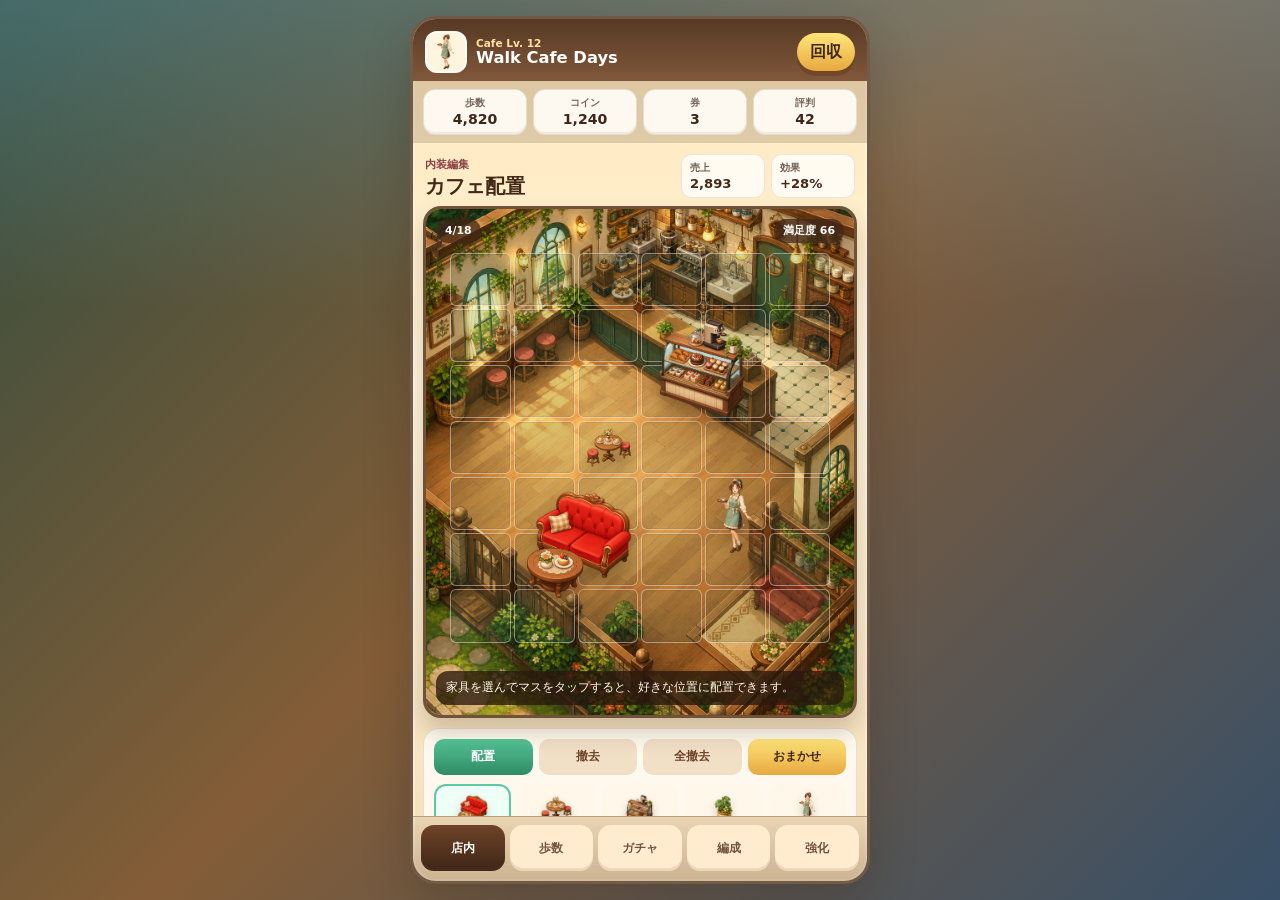
==== commit c43b5529: "Bust static asset cache" ====
--- a/web/index.html
+++ b/web/index.html
@@ -5,7 +5,7 @@
   <meta name="viewport" content="width=device-width, initial-scale=1">
   <title>Walk Cafe Days</title>
   <meta name="description" content="歩数連動 × カフェ経営 × ガチャ収集育成ゲームのWebプロトタイプ">
-  <link rel="stylesheet" href="styles.css">
+  <link rel="stylesheet" href="styles.css?v=grid-editor">
 </head>
 <body>
   <main class="game-shell" aria-label="Walk Cafe Days game screen">
@@ -104,6 +104,6 @@
       </nav>
     </section>
   </main>
-  <script src="app.js"></script>
+  <script src="app.js?v=grid-editor"></script>
 </body>
 </html>
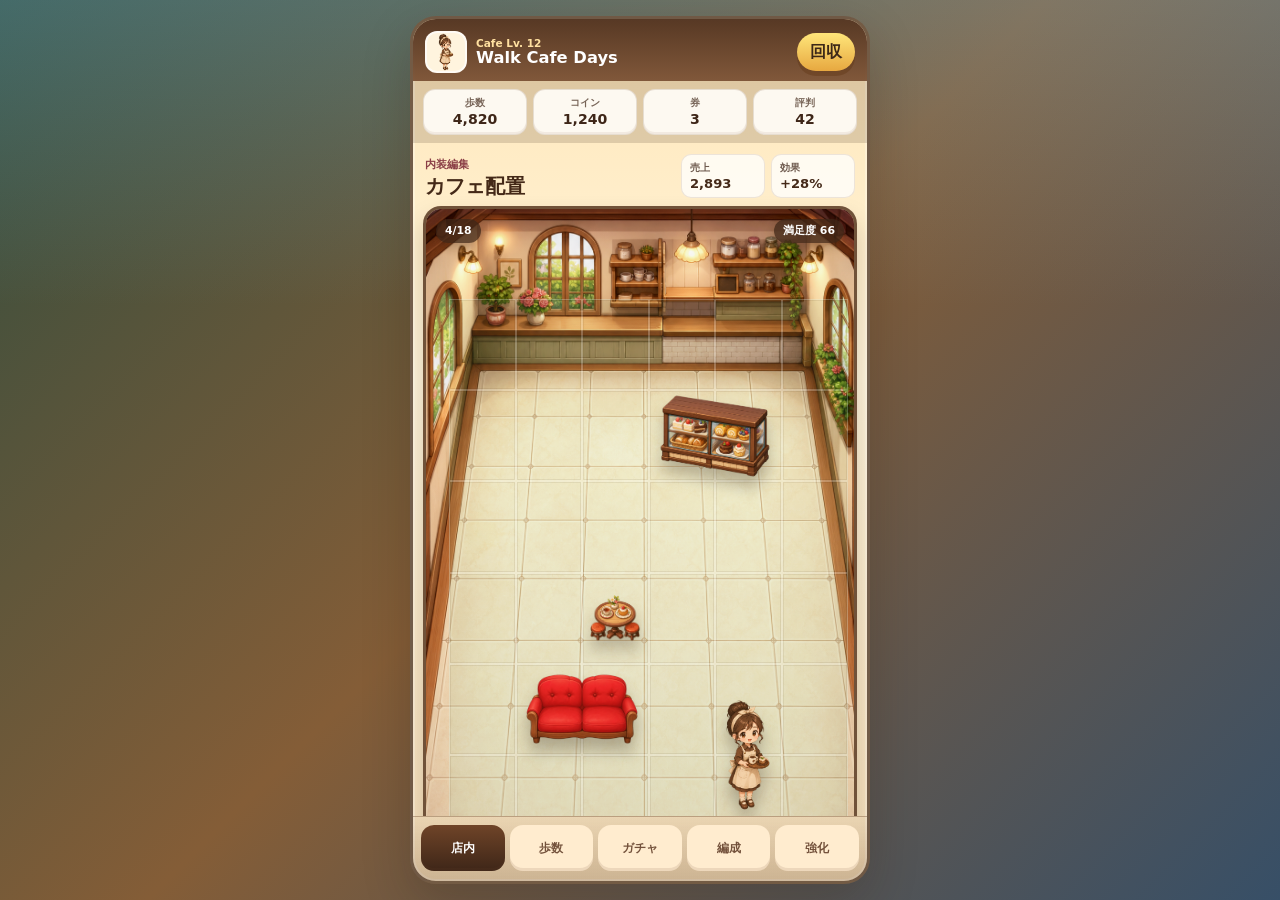
==== commit 7fe5a4cd: "Regenerate grid-fit cafe assets" ====
--- a/web/index.html
+++ b/web/index.html
@@ -5,7 +5,7 @@
   <meta name="viewport" content="width=device-width, initial-scale=1">
   <title>Walk Cafe Days</title>
   <meta name="description" content="歩数連動 × カフェ経営 × ガチャ収集育成ゲームのWebプロトタイプ">
-  <link rel="stylesheet" href="styles.css?v=grid-editor">
+  <link rel="stylesheet" href="styles.css?v=grid-fit-assets">
 </head>
 <body>
   <main class="game-shell" aria-label="Walk Cafe Days game screen">
@@ -104,6 +104,6 @@
       </nav>
     </section>
   </main>
-  <script src="app.js?v=grid-editor"></script>
+  <script src="app.js?v=grid-fit-assets"></script>
 </body>
-</html>+</html>
--- a/web/styles.css
+++ b/web/styles.css
@@ -139,8 +139,8 @@
 .cafe-board {
   position: relative;
   width: 100%;
-  aspect-ratio: 1 / 1.18;
-  min-height: 420px;
+  aspect-ratio: 941 / 1672;
+  min-height: 0;
   overflow: hidden;
   border-radius: 18px;
   border: 3px solid rgba(76, 47, 28, 0.72);
@@ -167,14 +167,14 @@
   display: grid;
   grid-template-columns: repeat(6, 1fr);
   grid-template-rows: repeat(7, 1fr);
-  padding: 44px 24px 72px;
-  gap: 3px;
+  padding: 21.2% 1.4% 8.6% 5.4%;
+  gap: 0;
   z-index: 4;
 }
 .grid-cell {
-  border-radius: 6px;
-  border: 1px solid rgba(255, 255, 255, 0.42);
-  background: rgba(66, 115, 94, 0.18);
+  border-radius: 0;
+  border: 1px solid rgba(255, 255, 255, 0.22);
+  background: rgba(85, 197, 154, 0.08);
   box-shadow: inset 0 0 0 1px rgba(72, 42, 21, 0.08);
 }
 .grid-cell:hover, .grid-cell.focused { background: rgba(85, 197, 154, 0.35); }
@@ -189,12 +189,12 @@
   transition: transform 120ms ease, filter 120ms ease;
 }
 .placed-item img {
-  width: 118%;
-  height: 118%;
+  width: 96%;
+  height: 96%;
   object-fit: contain;
   filter: drop-shadow(0 12px 8px rgba(36, 22, 11, 0.28));
 }
-.placed-item.staff img { width: 105%; height: 118%; }
+.placed-item.staff img { width: 88%; height: 108%; }
 .placed-item:hover { transform: translateY(-2px); filter: brightness(1.04); }
 .placed-item.selected { outline: 2px solid rgba(255, 232, 96, 0.9); outline-offset: -3px; border-radius: 10px; }
 .board-badges {
@@ -355,8 +355,8 @@
   .game-shell { padding: 0; place-items: stretch; }
   .game-device { width: 100%; height: 100vh; min-height: 680px; border-radius: 0; border-inline: 0; }
   .play-screen, .screen { padding-inline: 8px; }
-  .cafe-board { min-height: 402px; border-radius: 16px; }
-  .grid-layer { padding: 42px 18px 68px; }
+  .cafe-board { border-radius: 16px; }
+  .grid-layer { padding: 21.2% 1.4% 8.6% 5.4%; }
   .palette { grid-template-columns: repeat(5, minmax(0, 1fr)); gap: 5px; }
   .palette-item { min-height: 70px; font-size: 0.58rem; }
   .palette-item img { width: 36px; height: 34px; }
@@ -367,7 +367,7 @@
 @media (max-width: 360px) {
   .board-stats { min-width: 148px; }
   .board-stats span { padding-inline: 6px; }
-  .cafe-board { min-height: 378px; }
+  .cafe-board { min-height: 0; }
   .stage-log { font-size: 0.68rem; }
   .nav-item { font-size: 0.66rem; }
-}+}
